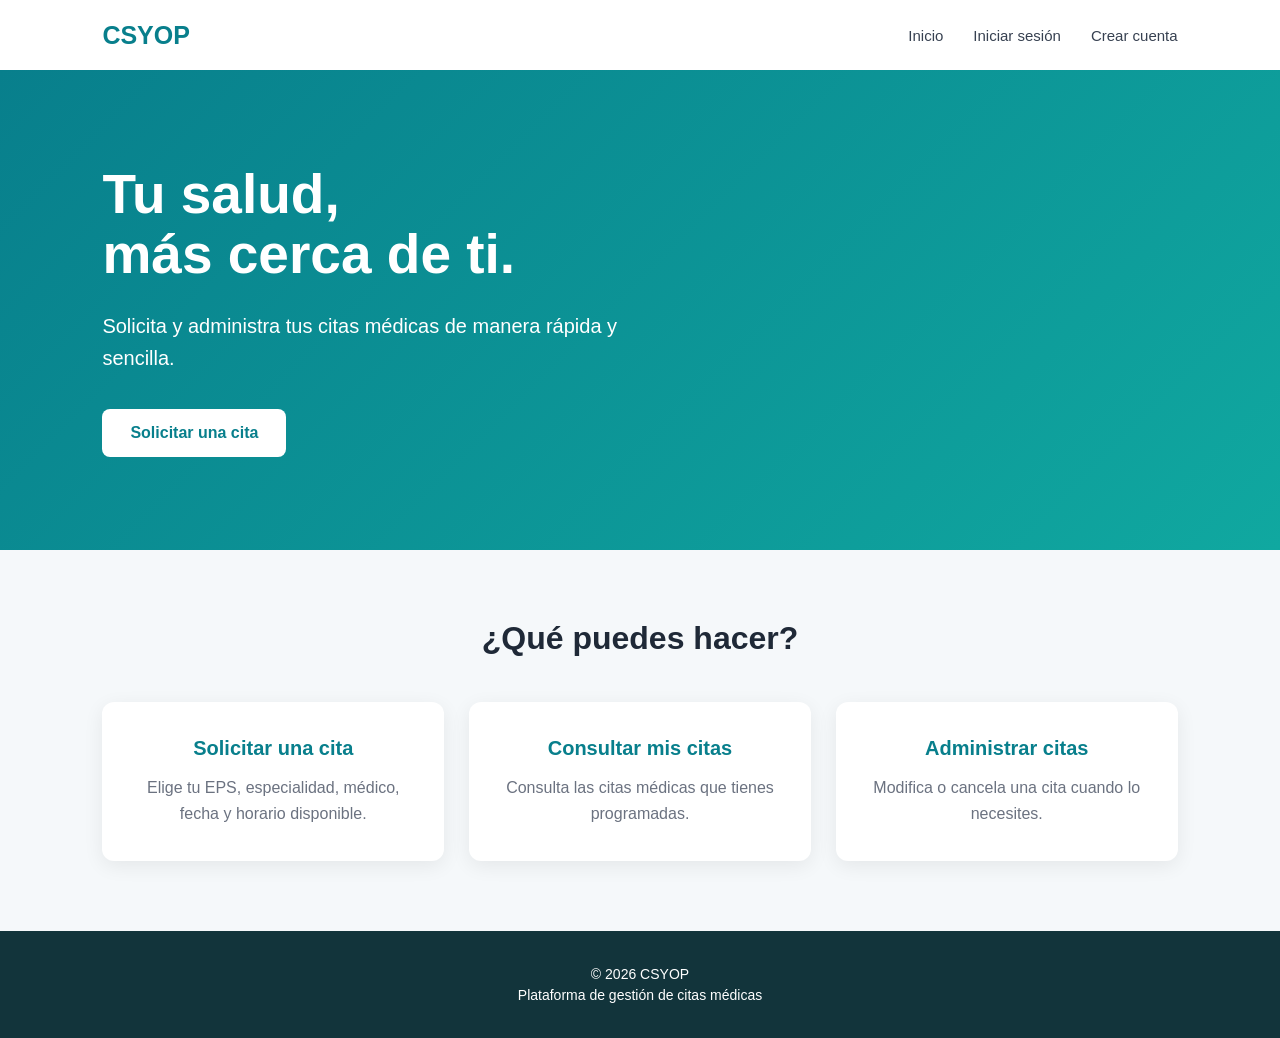
==== src/main/resources/static/index.html @ a1cb5577 "Version funcional de Salud Yopal" ====
<!DOCTYPE html>
<html lang="es">
<head>
    <meta charset="UTF-8">
    <meta name="viewport" content="width=device-width, initial-scale=1.0">

    <title>CSYOP</title>

    <link rel="stylesheet" href="css/style.css">
</head>

<body>

    <header>
        <div class="logo">
            CSYOP
        </div>

        <nav id="menuPrincipal">
    <a href="index.html">Inicio</a>
    <a href="solicitar-cita.html">Solicitar cita</a>
    <a href="mis-citas.html">Mis citas</a>
    <a href="login.html">Iniciar sesión</a>
    <a href="registro.html">Crear cuenta</a>
    <a href="#" id="cerrarSesion">Cerrar sesión</a>
</nav>
    </header>


    <main>

        <section class="hero">

            <div class="hero-content">

                <h1>
                    Tu salud,<br>
                    más cerca de ti.
                </h1>

                <p>
                    Solicita y administra tus citas médicas
                    de manera rápida y sencilla.
                </p>

                <button>
                    Solicitar una cita
                </button>

            </div>

        </section>


        <section class="services">

            <h2>¿Qué puedes hacer?</h2>

            <div class="cards">

                <div class="card">
                    <h3>Solicitar una cita</h3>
                    <p>
                        Elige tu EPS, especialidad,
                        médico, fecha y horario disponible.
                    </p>
                </div>

                <div class="card">
                    <h3>Consultar mis citas</h3>
                    <p>
                        Consulta las citas médicas
                        que tienes programadas.
                    </p>
                </div>

                <div class="card">
                    <h3>Administrar citas</h3>
                    <p>
                        Modifica o cancela una cita
                        cuando lo necesites.
                    </p>
                </div>

            </div>

        </section>

    </main>


    <footer>

        <p>
            © 2026 CSYOP
        </p>

        <p>
            Plataforma de gestión de citas médicas
        </p>

    </footer>


    <script src="js/app.js"></script>

</body>
</html>
---- src/main/resources/static/css/style.css ----
* {
    margin: 0;
    padding: 0;
    box-sizing: border-box;
}

body {
    font-family: Arial, Helvetica, sans-serif;
    background: #f5f8fa;
    color: #1f2937;
}


/* =========================
HEADER
========================= */

header {
    height: 70px;
    background: white;
    display: flex;
    align-items: center;
    justify-content: space-between;
    padding: 0 8%;
    box-shadow: 0 2px 10px rgba(0, 0, 0, 0.08);
}

.logo {
    font-size: 25px;
    font-weight: bold;
    color: #087f8c;
}

nav {
    display: flex;
    gap: 30px;
}

nav a {
    text-decoration: none;
    color: #374151;
    font-size: 15px;
}

nav a:hover {
    color: #087f8c;
}


/* =========================
HERO
========================= */

.hero {
    min-height: 480px;
    background: linear-gradient(
        135deg,
        #087f8c,
        #10a8a0
    );

    display: flex;
    align-items: center;
    padding: 60px 8%;
}

.hero-content {
    max-width: 650px;
    color: white;
}

.hero h1 {
    font-size: 55px;
    line-height: 1.1;
    margin-bottom: 25px;
}

.hero p {
    font-size: 20px;
    line-height: 1.6;
    margin-bottom: 35px;
    max-width: 550px;
}

.hero button {
    background: white;
    color: #087f8c;
    border: none;
    padding: 15px 28px;
    border-radius: 8px;
    font-size: 16px;
    font-weight: bold;
    cursor: pointer;
}

.hero button:hover {
    background: #f0fdfd;
    transform: translateY(-2px);
}


/* =========================
SERVICES
========================= */

.services {
    padding: 70px 8%;
    text-align: center;
}

.services h2 {
    font-size: 32px;
    margin-bottom: 45px;
    color: #1f2937;
}

.cards {
    display: grid;
    grid-template-columns: repeat(3, 1fr);
    gap: 25px;
}

.card {
    background: white;
    padding: 35px 25px;
    border-radius: 12px;
    box-shadow: 0 5px 20px rgba(0, 0, 0, 0.07);
    transition: 0.3s;
}

.card:hover {
    transform: translateY(-5px);
}

.card h3 {
    color: #087f8c;
    margin-bottom: 15px;
    font-size: 20px;
}

.card p {
    color: #6b7280;
    line-height: 1.6;
}


/* =========================
FOOTER
========================= */

footer {
    background: #12343b;
    color: white;
    text-align: center;
    padding: 30px;
}

footer p {
    margin: 5px;
    font-size: 14px;
}


/* =========================
RESPONSIVE
========================= */

@media (max-width: 768px) {

    header {
        padding: 0 5%;
    }

    nav {
        display: none;
    }

    .hero {
        padding: 50px 7%;
    }

    .hero h1 {
        font-size: 40px;
    }

    .hero p {
        font-size: 17px;
    }

    .cards {
        grid-template-columns: 1fr;
    }

}

/* =========================
SOLICITAR CITA
========================= */

.appointment-section {
    min-height: 700px;
    padding: 60px 20px;
    background: #f5f8fa;
}

.appointment-container {
    max-width: 700px;
    margin: auto;
    background: white;
    padding: 45px;
    border-radius: 15px;
    box-shadow: 0 5px 25px rgba(0, 0, 0, 0.08);
}

.appointment-container h1 {
    text-align: center;
    font-size: 35px;
    color: #087f8c;
    margin-bottom: 10px;
}

.subtitle {
    text-align: center;
    color: #6b7280;
    margin-bottom: 35px;
}

.form-group {
    margin-bottom: 22px;
}

.form-group label {
    display: block;
    margin-bottom: 8px;
    font-weight: bold;
    color: #374151;
}

.form-group input,
.form-group select {
    width: 100%;
    padding: 13px;
    border: 1px solid #d1d5db;
    border-radius: 7px;
    font-size: 15px;
    background: white;
}

.form-group input:focus,
.form-group select:focus {
    outline: none;
    border-color: #087f8c;
}

.appointment-button {
    width: 100%;
    padding: 15px;
    margin-top: 10px;
    border: none;
    border-radius: 8px;
    background: #087f8c;
    color: white;
    font-size: 16px;
    font-weight: bold;
    cursor: pointer;
}

.appointment-button:hover {
    background: #066b75;
}

/* =========================
MENSAJE DE ÉXITO
========================= */

.success-message {
    display: none;
    text-align: center;
}

.success-icon {
    width: 75px;
    height: 75px;

    margin: 0 auto 20px;

    display: flex;
    align-items: center;
    justify-content: center;

    border-radius: 50%;

    background: #087f8c;
    color: white;

    font-size: 40px;
    font-weight: bold;
}

.success-message h1 {
    color: #087f8c;
    font-size: 30px;

    margin-bottom: 12px;
}

.success-message > p {
    color: #6b7280;

    margin-bottom: 30px;
}


/* =========================
RESUMEN DE LA CITA
========================= */

.appointment-summary {

    text-align: left;

    background: #f5f8fa;

    padding: 25px;

    border-radius: 10px;

    margin-bottom: 30px;

    border-left: 4px solid #087f8c;
}

.appointment-summary p {

    margin-bottom: 12px;

    color: #374151;
}

.appointment-summary p:last-child {

    margin-bottom: 0;
}

.appointment-summary strong {

    color: #12343b;
}


/* =========================
BOTONES DE CONFIRMACIÓN
========================= */

.success-buttons {

    display: flex;

    gap: 15px;

    justify-content: center;
}

.primary-button,
.secondary-button {

    text-decoration: none;

    padding: 13px 22px;

    border-radius: 8px;

    font-weight: bold;
}


/* BOTÓN PRINCIPAL */

.primary-button {

    background: #087f8c;

    color: white;
}

.primary-button:hover {

    background: #066b75;
}


/* BOTÓN SECUNDARIO */

.secondary-button {

    background: #e5e7eb;

    color: #374151;
}

.secondary-button:hover {

    background: #d1d5db;
}


/* =========================
RESPONSIVE
========================= */

@media (max-width: 600px) {

    .appointment-container {

        padding: 30px 20px;
    }

    .success-buttons {

        flex-direction: column;
    }

    .primary-button,
    .secondary-button {

        width: 100%;

        text-align: center;
    }

}

/* =========================
MIS CITAS
========================= */

.appointments-section {
    min-height: 700px;
    padding: 60px 20px;
    background: #f5f8fa;
}

.appointments-container {
    max-width: 900px;
    margin: auto;
}

.appointments-container h1 {
    text-align: center;
    font-size: 35px;
    color: #087f8c;
    margin-bottom: 10px;
}

.appointments-subtitle {
    text-align: center;
    color: #6b7280;
    margin-bottom: 40px;
}


/* TARJETA DE CITA */

.appointment-card {
    background: white;
    border-radius: 12px;
    padding: 25px;
    margin-bottom: 20px;

    box-shadow: 0 5px 20px rgba(0, 0, 0, 0.07);

    border-left: 5px solid #087f8c;
}

.appointment-card h3 {
    color: #087f8c;
    margin-bottom: 18px;
}

.appointment-info {
    display: grid;
    grid-template-columns: repeat(2, 1fr);
    gap: 12px;
}

.appointment-info p {
    color: #374151;
}

.appointment-info strong {
    color: #12343b;
}


/* ESTADO */

.appointment-status {
    display: inline-block;

    margin-top: 20px;

    padding: 7px 14px;

    border-radius: 20px;

    background: #e6f7f5;

    color: #087f8c;

    font-size: 14px;

    font-weight: bold;
}


/* SIN CITAS */

.no-appointments {
    display: none;

    text-align: center;

    background: white;

    padding: 50px 30px;

    border-radius: 12px;

    box-shadow: 0 5px 20px rgba(0, 0, 0, 0.07);
}

.empty-icon {
    font-size: 50px;
    margin-bottom: 20px;
}

.no-appointments h2 {
    color: #12343b;
    margin-bottom: 10px;
}

.no-appointments p {
    color: #6b7280;
    margin-bottom: 25px;
}


/* CARGANDO */

.loading {
    text-align: center;
    color: #6b7280;
}


/* RESPONSIVE */

@media (max-width: 600px) {

    .appointment-info {
        grid-template-columns: 1fr;
    }

}

/* =========================
   FORMULARIO DE EDICIÓN
   ========================= */

.edit-form-container {
    max-width: 700px;
    margin: 30px auto;
    padding: 30px;
    background: #ffffff;
    border-radius: 12px;
    box-shadow: 0 4px 15px rgba(0, 0, 0, 0.08);
}

.edit-form-container h2 {
    text-align: center;
    margin-bottom: 25px;
}

.edit-form-container .form-group {
    margin-bottom: 18px;
}

.edit-form-container label {
    display: block;
    margin-bottom: 7px;
    font-weight: 600;
}

.edit-form-container input,
.edit-form-container select {
    width: 100%;
    padding: 12px;
    border: 1px solid #ccc;
    border-radius: 8px;
    box-sizing: border-box;
    font-size: 15px;
}

.edit-form-actions {
    display: flex;
    gap: 12px;
    justify-content: center;
    margin-top: 25px;
}

.btn-guardar,
.btn-cancelar-edicion {
    border: none;
    padding: 12px 22px;
    border-radius: 8px;
    cursor: pointer;
    font-weight: 600;
}

.btn-guardar {
    background: #198754;
    color: white;
}

.btn-cancelar-edicion {
    background: #6c757d;
    color: white;
}

.btn-guardar:hover,
.btn-cancelar-edicion:hover {
    opacity: 0.9;
}

#mensajeEdicion {
    text-align: center;
    margin-top: 15px;
    font-weight: 600;
}

/* =========================
   BOTONES DE ACCIONES DE CITA
   ========================= */

.appointment-actions {
    display: flex;
    gap: 12px;
    margin-top: 20px;
    justify-content: center;
}

.btn-modificar,
.btn-cancelar {
    border: none;
    padding: 11px 20px;
    border-radius: 8px;
    cursor: pointer;
    font-size: 14px;
    font-weight: 600;
    transition: 0.2s ease;
}

.btn-modificar {
    background: #0d6efd;
    color: white;
}

.btn-cancelar {
    background: #dc3545;
    color: white;
}

.btn-modificar:hover,
.btn-cancelar:hover {
    transform: translateY(-1px);
    opacity: 0.9;
}

.btn-modificar:active,
.btn-cancelar:active {
    transform: translateY(0);
}
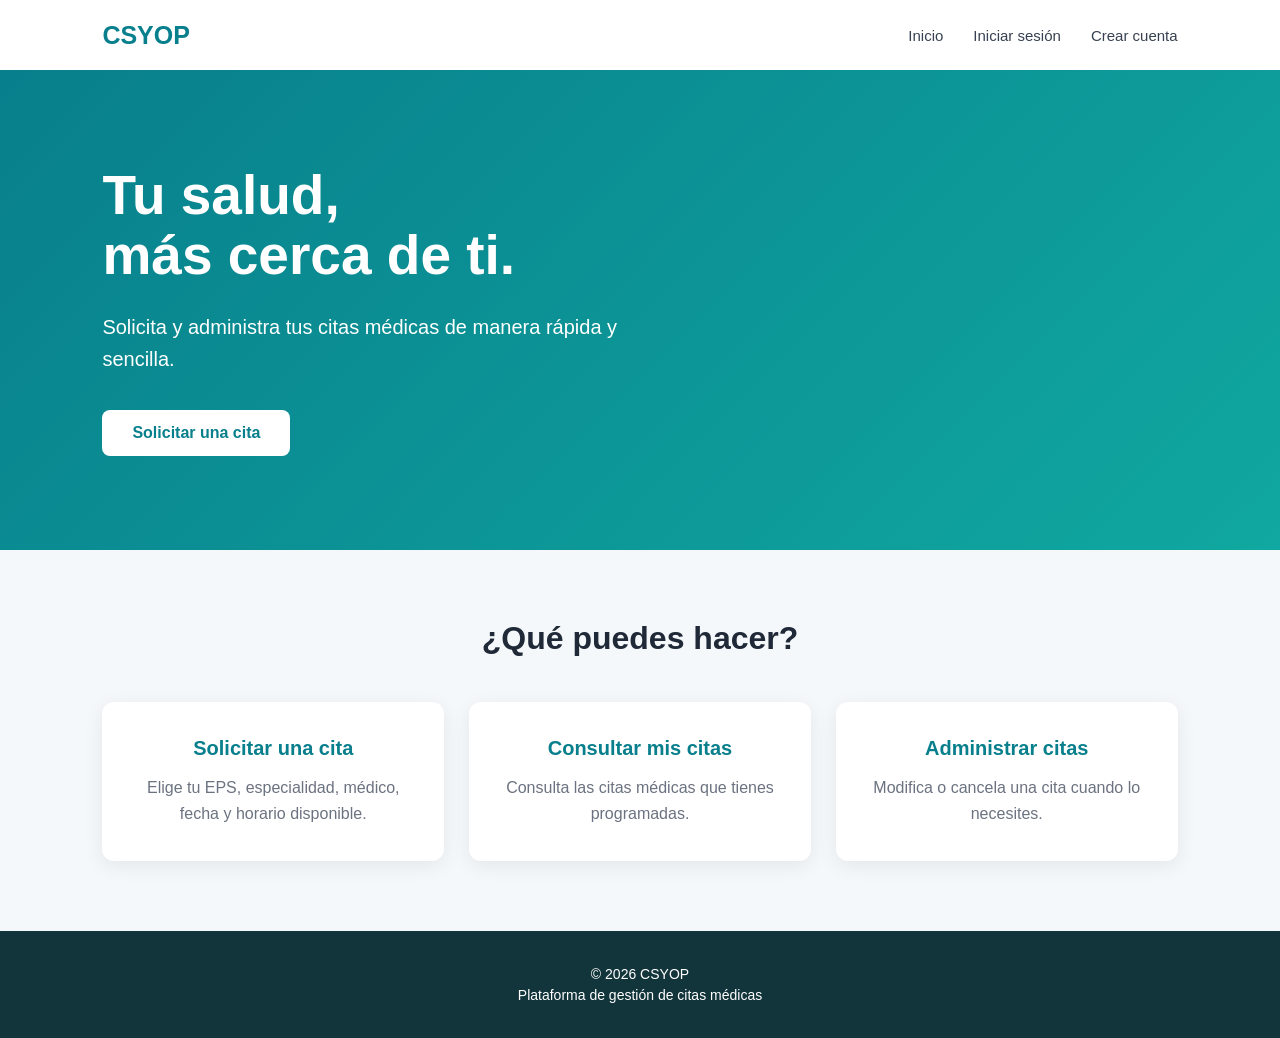
==== commit 63ebf98f: "Mejorar diseño responsive y boton de solicitar cita" ====
--- a/src/main/resources/static/index.html
+++ b/src/main/resources/static/index.html
@@ -43,9 +43,9 @@
                     de manera rápida y sencilla.
                 </p>
 
-                <button>
-                    Solicitar una cita
-                </button>
+                <a href="solicitar-cita.html" class="btn-solicitar">
+    Solicitar una cita
+</a>
 
             </div>
 
--- a/src/main/resources/static/css/style.css
+++ b/src/main/resources/static/css/style.css
@@ -82,6 +82,18 @@
     max-width: 550px;
 }
 
+.btn-solicitar {
+    display: inline-block;
+    padding: 14px 30px;
+    background: white !important;
+    color: #087f8c !important;
+    text-decoration: none;
+    border-radius: 8px;
+    font-size: 16px;
+    font-weight: bold;
+    cursor: pointer;
+}
+
 .hero button {
     background: white;
     color: #087f8c;
@@ -172,8 +184,11 @@
     }
 
     nav {
-        display: none;
-    }
+    display: flex;
+    flex-direction: column;
+    align-items: center;
+    gap: 12px;
+}
 
     .hero {
         padding: 50px 7%;
@@ -679,4 +694,22 @@
 .btn-modificar:active,
 .btn-cancelar:active {
     transform: translateY(0);
+}
+
+.btn-solicitar {
+    display: inline-block;
+    padding: 14px 30px;
+    background: #087f8c;
+    color: white;
+    text-decoration: none;
+    border-radius: 8px;
+    font-size: 16px;
+    font-weight: bold;
+    cursor: pointer;
+    transition: 0.3s;
+}
+
+.btn-solicitar:hover {
+    background: #0a9aa8;
+    transform: translateY(-2px);
 }
